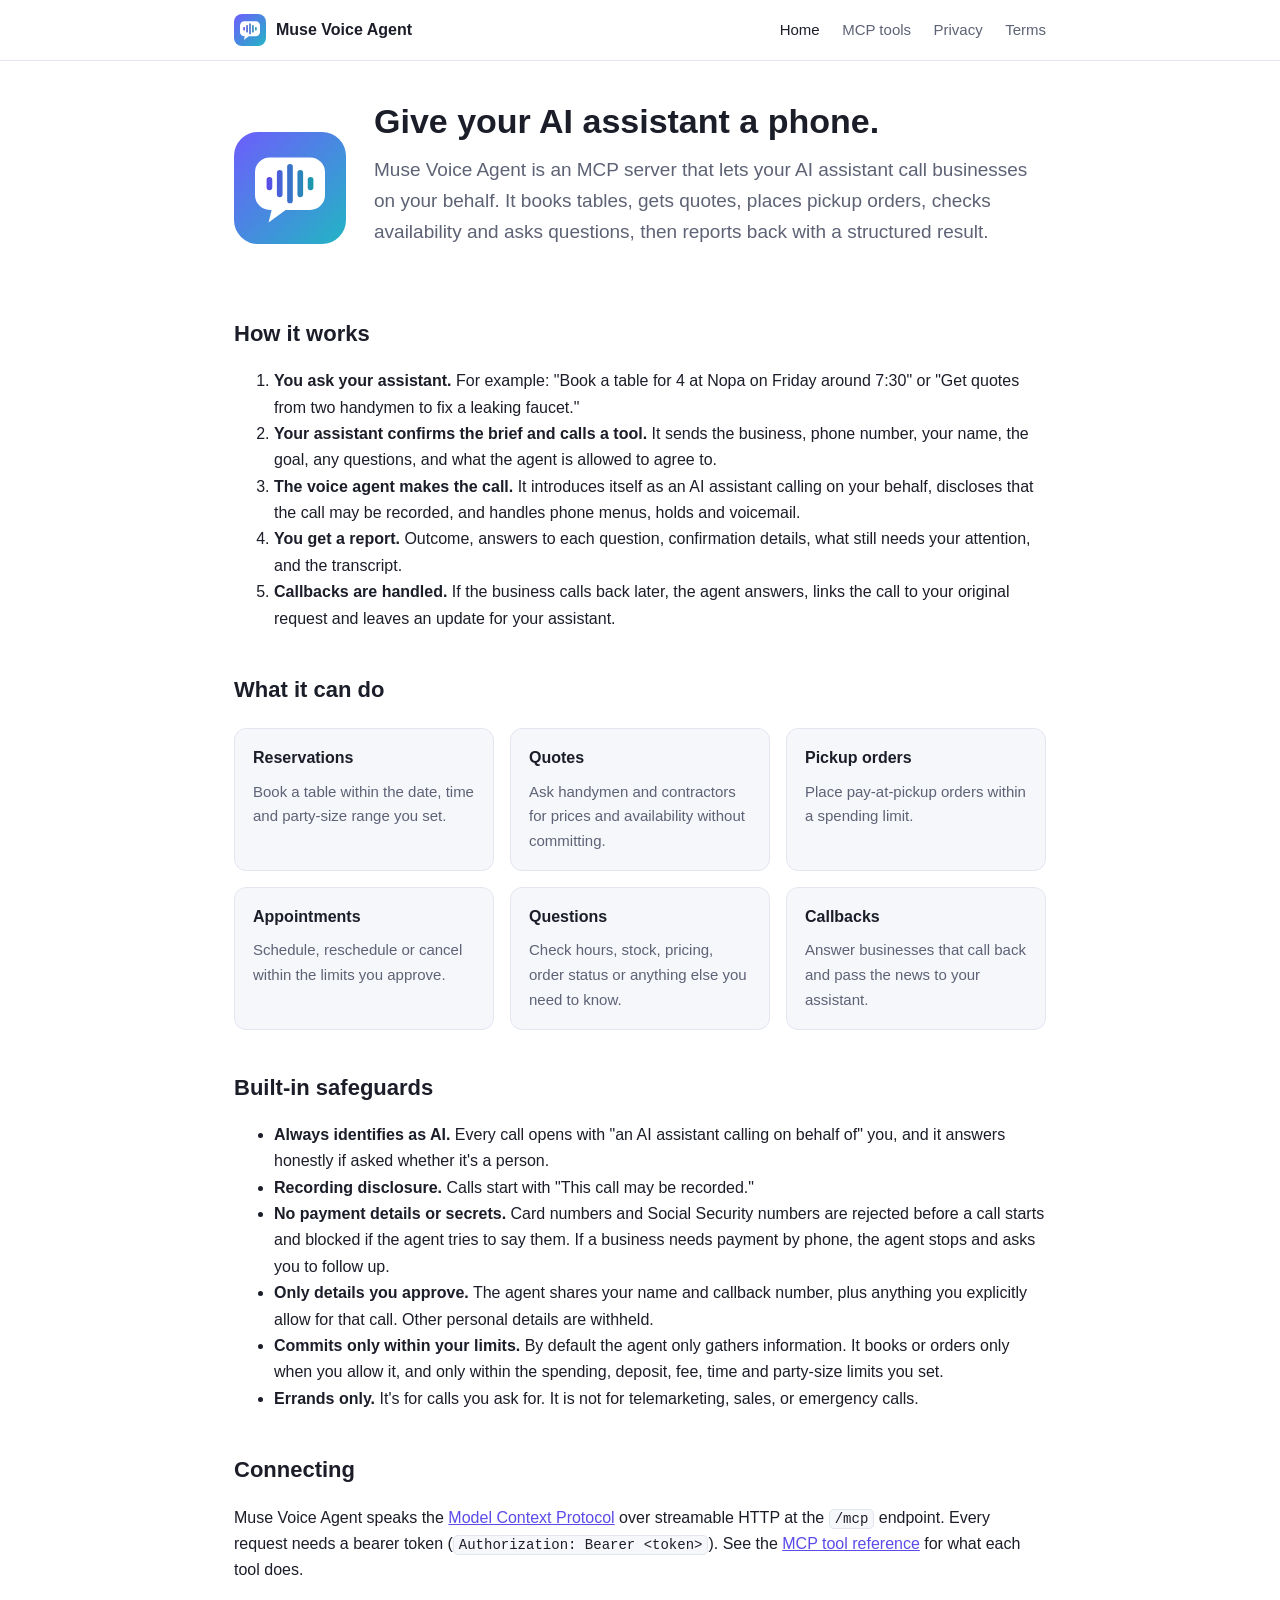
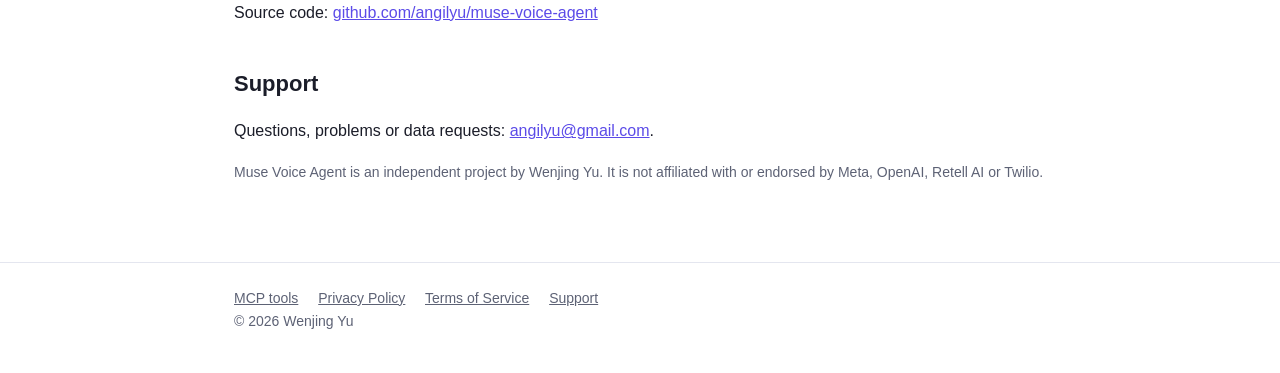
==== docs/index.html @ 7538cab0 "Add public website: product page, MCP tool docs, privacy policy, terms and icon Static site in docs/" ====
<!doctype html>
<html lang="en">
<head>
  <meta charset="utf-8">
  <meta name="viewport" content="width=device-width, initial-scale=1">
  <title>Muse Voice Agent: give your AI assistant a phone</title>
  <meta name="description" content="An MCP server that lets your AI assistant phone businesses for you: book tables, get quotes, place pickup orders, check availability and ask questions, then report back.">
  <link rel="icon" type="image/svg+xml" href="icon.svg">
  <link rel="icon" type="image/png" href="icon-512.png">
  <link rel="stylesheet" href="style.css">
</head>
<body>
  <header class="site">
    <div class="wrap">
      <a class="brand" href="./"><img src="icon.svg" alt="">Muse Voice Agent</a>
      <nav>
        <a href="./" aria-current="page">Home</a>
        <a href="tools.html">MCP tools</a>
        <a href="privacy.html">Privacy</a>
        <a href="terms.html">Terms</a>
      </nav>
    </div>
  </header>

  <main class="wrap">
    <section class="hero">
      <img src="icon.svg" alt="Muse Voice Agent icon">
      <div>
        <h1>Give your AI assistant a phone.</h1>
        <p class="lede">Muse Voice Agent is an MCP server that lets your AI assistant call businesses on
          your behalf. It books tables, gets quotes, places pickup orders, checks availability and asks
          questions, then reports back with a structured result.</p>
      </div>
    </section>

    <h2>How it works</h2>
    <ol>
      <li><strong>You ask your assistant.</strong> For example: "Book a table for 4 at Nopa on Friday
        around 7:30" or "Get quotes from two handymen to fix a leaking faucet."</li>
      <li><strong>Your assistant confirms the brief and calls a tool.</strong> It sends the business,
        phone number, your name, the goal, any questions, and what the agent is allowed to agree to.</li>
      <li><strong>The voice agent makes the call.</strong> It introduces itself as an AI assistant
        calling on your behalf, discloses that the call may be recorded, and handles phone menus,
        holds and voicemail.</li>
      <li><strong>You get a report.</strong> Outcome, answers to each question, confirmation details,
        what still needs your attention, and the transcript.</li>
      <li><strong>Callbacks are handled.</strong> If the business calls back later, the agent answers,
        links the call to your original request and leaves an update for your assistant.</li>
    </ol>

    <h2>What it can do</h2>
    <div class="cards">
      <div class="card"><h3>Reservations</h3><p>Book a table within the date, time and party-size range you set.</p></div>
      <div class="card"><h3>Quotes</h3><p>Ask handymen and contractors for prices and availability without committing.</p></div>
      <div class="card"><h3>Pickup orders</h3><p>Place pay-at-pickup orders within a spending limit.</p></div>
      <div class="card"><h3>Appointments</h3><p>Schedule, reschedule or cancel within the limits you approve.</p></div>
      <div class="card"><h3>Questions</h3><p>Check hours, stock, pricing, order status or anything else you need to know.</p></div>
      <div class="card"><h3>Callbacks</h3><p>Answer businesses that call back and pass the news to your assistant.</p></div>
    </div>

    <h2>Built-in safeguards</h2>
    <ul>
      <li><strong>Always identifies as AI.</strong> Every call opens with "an AI assistant calling on
        behalf of" you, and it answers honestly if asked whether it's a person.</li>
      <li><strong>Recording disclosure.</strong> Calls start with "This call may be recorded."</li>
      <li><strong>No payment details or secrets.</strong> Card numbers and Social Security numbers are
        rejected before a call starts and blocked if the agent tries to say them. If a business needs
        payment by phone, the agent stops and asks you to follow up.</li>
      <li><strong>Only details you approve.</strong> The agent shares your name and callback number,
        plus anything you explicitly allow for that call. Other personal details are withheld.</li>
      <li><strong>Commits only within your limits.</strong> By default the agent only gathers
        information. It books or orders only when you allow it, and only within the spending, deposit,
        fee, time and party-size limits you set.</li>
      <li><strong>Errands only.</strong> It's for calls you ask for. It is not for telemarketing, sales,
        or emergency calls.</li>
    </ul>

    <h2>Connecting</h2>
    <p>Muse Voice Agent speaks the <a href="https://modelcontextprotocol.io">Model Context Protocol</a>
      over streamable HTTP at the <code>/mcp</code> endpoint. Every request needs a bearer token
      (<code>Authorization: Bearer &lt;token&gt;</code>). See the <a href="tools.html">MCP tool
      reference</a> for what each tool does.</p>
    <p>Source code: <a href="https://github.com/angilyu/muse-voice-agent">github.com/angilyu/muse-voice-agent</a></p>

    <h2>Support</h2>
    <p>Questions, problems or data requests: <a href="mailto:angilyu@gmail.com">angilyu@gmail.com</a>.</p>

    <p class="meta">Muse Voice Agent is an independent project by Wenjing Yu. It is not affiliated with
      or endorsed by Meta, OpenAI, Retell AI or Twilio.</p>
  </main>

  <footer class="site">
    <div class="wrap">
      <a href="tools.html">MCP tools</a>
      <a href="privacy.html">Privacy Policy</a>
      <a href="terms.html">Terms of Service</a>
      <a href="mailto:angilyu@gmail.com">Support</a>
      <div>&copy; 2026 Wenjing Yu</div>
    </div>
  </footer>
</body>
</html>
---- docs/style.css ----
:root {
  --ink: #1b1d29;
  --muted: #5d6275;
  --line: #e4e6ef;
  --accent: #5b4be8;
  --accent-2: #1a9aaa;
  --bg-soft: #f6f7fb;
}

* { box-sizing: border-box; }

body {
  margin: 0;
  font: 16px/1.65 -apple-system, BlinkMacSystemFont, "Segoe UI", Roboto, Helvetica, Arial, sans-serif;
  color: var(--ink);
  background: #fff;
}

a { color: var(--accent); }

header.site {
  border-bottom: 1px solid var(--line);
  background: #fff;
}

header.site .wrap {
  display: flex;
  align-items: center;
  justify-content: space-between;
  gap: 16px;
  flex-wrap: wrap;
  padding-top: 14px;
  padding-bottom: 14px;
}

.brand {
  display: flex;
  align-items: center;
  gap: 10px;
  font-weight: 700;
  color: var(--ink);
  text-decoration: none;
}

.brand img { width: 32px; height: 32px; border-radius: 8px; }

nav a {
  margin-left: 18px;
  color: var(--muted);
  text-decoration: none;
  font-size: 15px;
}

nav a:hover, nav a[aria-current="page"] { color: var(--ink); }

.wrap { max-width: 860px; margin: 0 auto; padding: 0 24px; }

main.wrap { padding-top: 40px; padding-bottom: 64px; }

h1 { font-size: 34px; line-height: 1.2; margin: 0 0 12px; }
h2 { font-size: 22px; margin: 40px 0 10px; }
h3 { font-size: 18px; margin: 28px 0 8px; }

.lede { font-size: 19px; color: var(--muted); margin: 0 0 28px; }
.meta { color: var(--muted); font-size: 14px; }

.hero {
  display: flex;
  align-items: center;
  gap: 28px;
  margin-bottom: 8px;
}

.hero img { width: 112px; height: 112px; border-radius: 24px; flex: none; }

.cards {
  display: grid;
  grid-template-columns: repeat(auto-fit, minmax(230px, 1fr));
  gap: 16px;
  margin: 20px 0;
}

.card {
  border: 1px solid var(--line);
  border-radius: 12px;
  padding: 16px 18px;
  background: var(--bg-soft);
}

.card h3 { margin-top: 0; font-size: 16px; }
.card p { margin: 0; color: var(--muted); font-size: 15px; }

code {
  font: 14px/1.4 ui-monospace, SFMono-Regular, Menlo, Consolas, monospace;
  background: var(--bg-soft);
  border: 1px solid var(--line);
  border-radius: 5px;
  padding: 1px 5px;
}

pre {
  background: #14151f;
  color: #e9eaf2;
  border-radius: 10px;
  padding: 16px;
  overflow-x: auto;
}

h2 code, h3 code { font-size: 0.9em; background: none; border: 0; padding: 0; }

pre code { background: none; border: 0; padding: 0; color: inherit; }

table {
  width: 100%;
  border-collapse: collapse;
  margin: 12px 0 20px;
  font-size: 15px;
}

th, td {
  text-align: left;
  vertical-align: top;
  border-bottom: 1px solid var(--line);
  padding: 8px 10px;
}

th { background: var(--bg-soft); font-weight: 600; }
td:first-child { white-space: nowrap; }

.note {
  border-left: 4px solid var(--accent-2);
  background: var(--bg-soft);
  padding: 12px 16px;
  border-radius: 0 8px 8px 0;
  margin: 20px 0;
}

.tool { border-top: 1px solid var(--line); padding-top: 8px; }

footer.site {
  border-top: 1px solid var(--line);
  color: var(--muted);
  font-size: 14px;
  padding: 24px 0 40px;
}

footer.site a { color: var(--muted); margin-right: 16px; }

@media (max-width: 600px) {
  .hero { flex-direction: column; align-items: flex-start; }
  nav a { margin: 0 14px 0 0; }
  td:first-child { white-space: normal; }
}
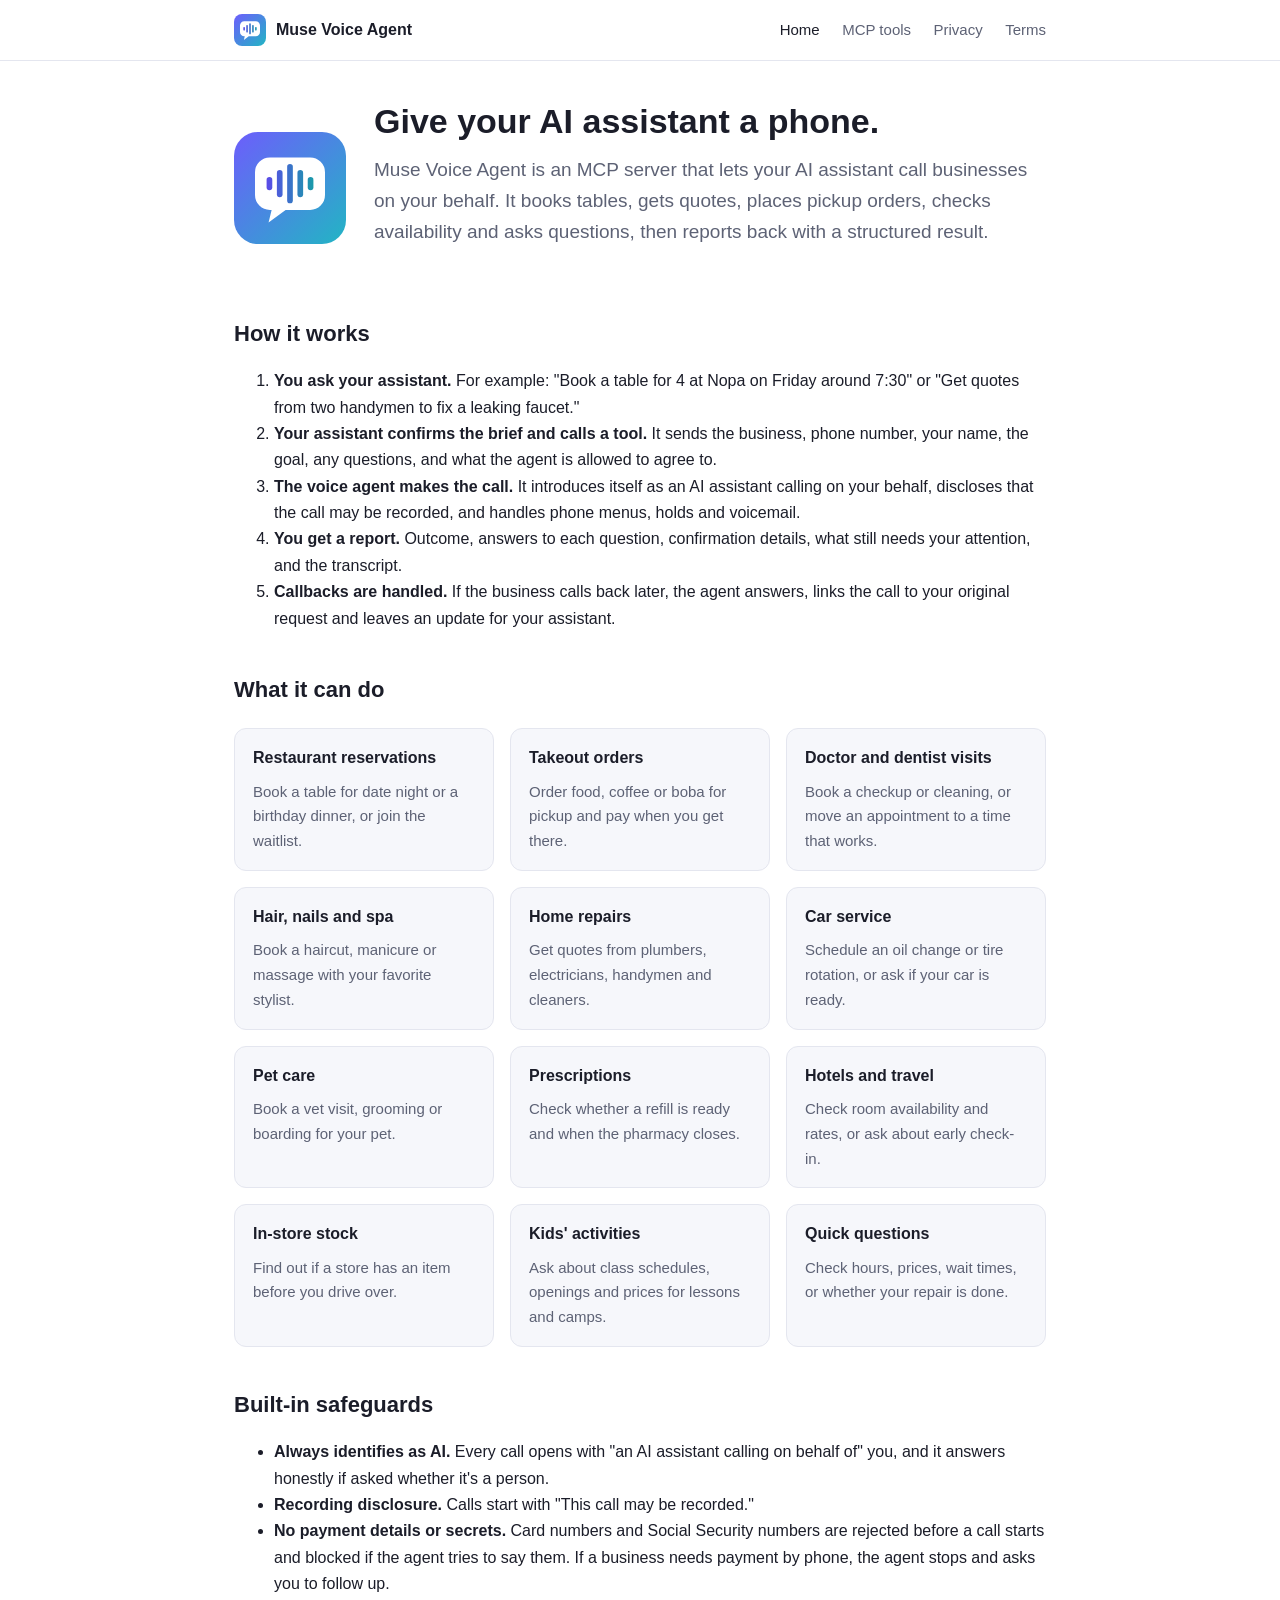
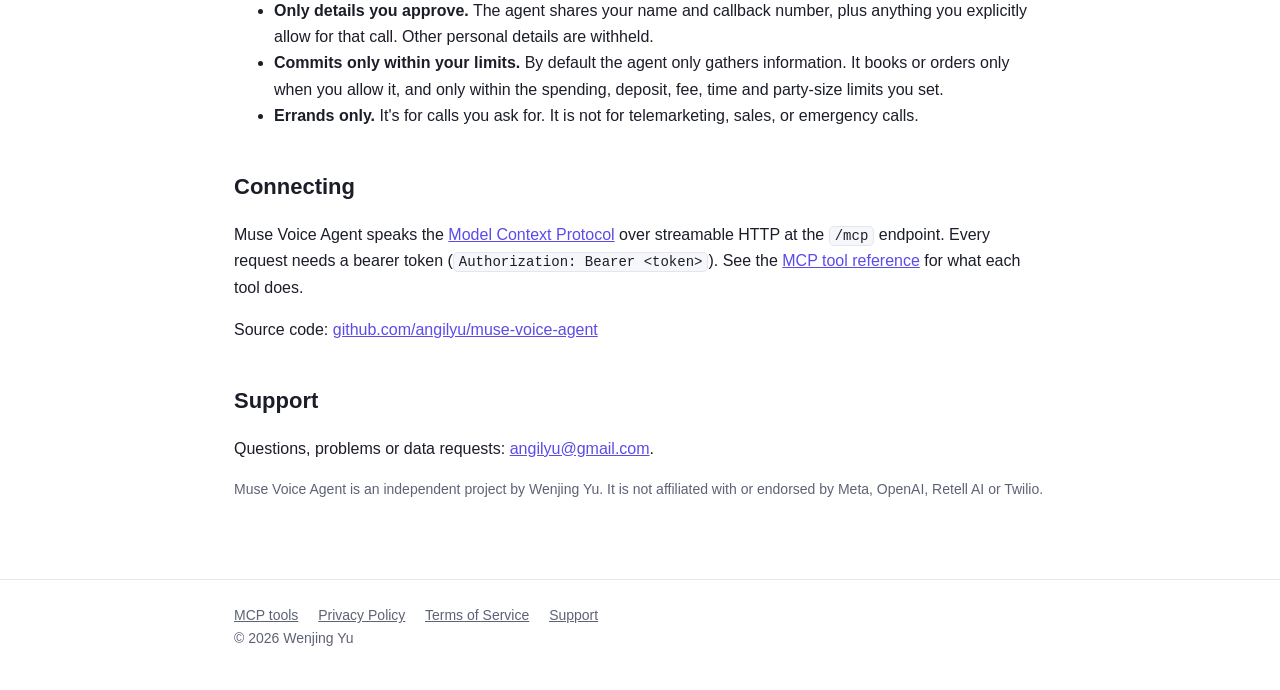
==== commit 1b445736: "Show more everyday use cases on the website" ====
--- a/docs/index.html
+++ b/docs/index.html
@@ -50,12 +50,18 @@
 
     <h2>What it can do</h2>
     <div class="cards">
-      <div class="card"><h3>Reservations</h3><p>Book a table within the date, time and party-size range you set.</p></div>
-      <div class="card"><h3>Quotes</h3><p>Ask handymen and contractors for prices and availability without committing.</p></div>
-      <div class="card"><h3>Pickup orders</h3><p>Place pay-at-pickup orders within a spending limit.</p></div>
-      <div class="card"><h3>Appointments</h3><p>Schedule, reschedule or cancel within the limits you approve.</p></div>
-      <div class="card"><h3>Questions</h3><p>Check hours, stock, pricing, order status or anything else you need to know.</p></div>
-      <div class="card"><h3>Callbacks</h3><p>Answer businesses that call back and pass the news to your assistant.</p></div>
+      <div class="card"><h3>Restaurant reservations</h3><p>Book a table for date night or a birthday dinner, or join the waitlist.</p></div>
+      <div class="card"><h3>Takeout orders</h3><p>Order food, coffee or boba for pickup and pay when you get there.</p></div>
+      <div class="card"><h3>Doctor and dentist visits</h3><p>Book a checkup or cleaning, or move an appointment to a time that works.</p></div>
+      <div class="card"><h3>Hair, nails and spa</h3><p>Book a haircut, manicure or massage with your favorite stylist.</p></div>
+      <div class="card"><h3>Home repairs</h3><p>Get quotes from plumbers, electricians, handymen and cleaners.</p></div>
+      <div class="card"><h3>Car service</h3><p>Schedule an oil change or tire rotation, or ask if your car is ready.</p></div>
+      <div class="card"><h3>Pet care</h3><p>Book a vet visit, grooming or boarding for your pet.</p></div>
+      <div class="card"><h3>Prescriptions</h3><p>Check whether a refill is ready and when the pharmacy closes.</p></div>
+      <div class="card"><h3>Hotels and travel</h3><p>Check room availability and rates, or ask about early check-in.</p></div>
+      <div class="card"><h3>In-store stock</h3><p>Find out if a store has an item before you drive over.</p></div>
+      <div class="card"><h3>Kids' activities</h3><p>Ask about class schedules, openings and prices for lessons and camps.</p></div>
+      <div class="card"><h3>Quick questions</h3><p>Check hours, prices, wait times, or whether your repair is done.</p></div>
     </div>
 
     <h2>Built-in safeguards</h2>
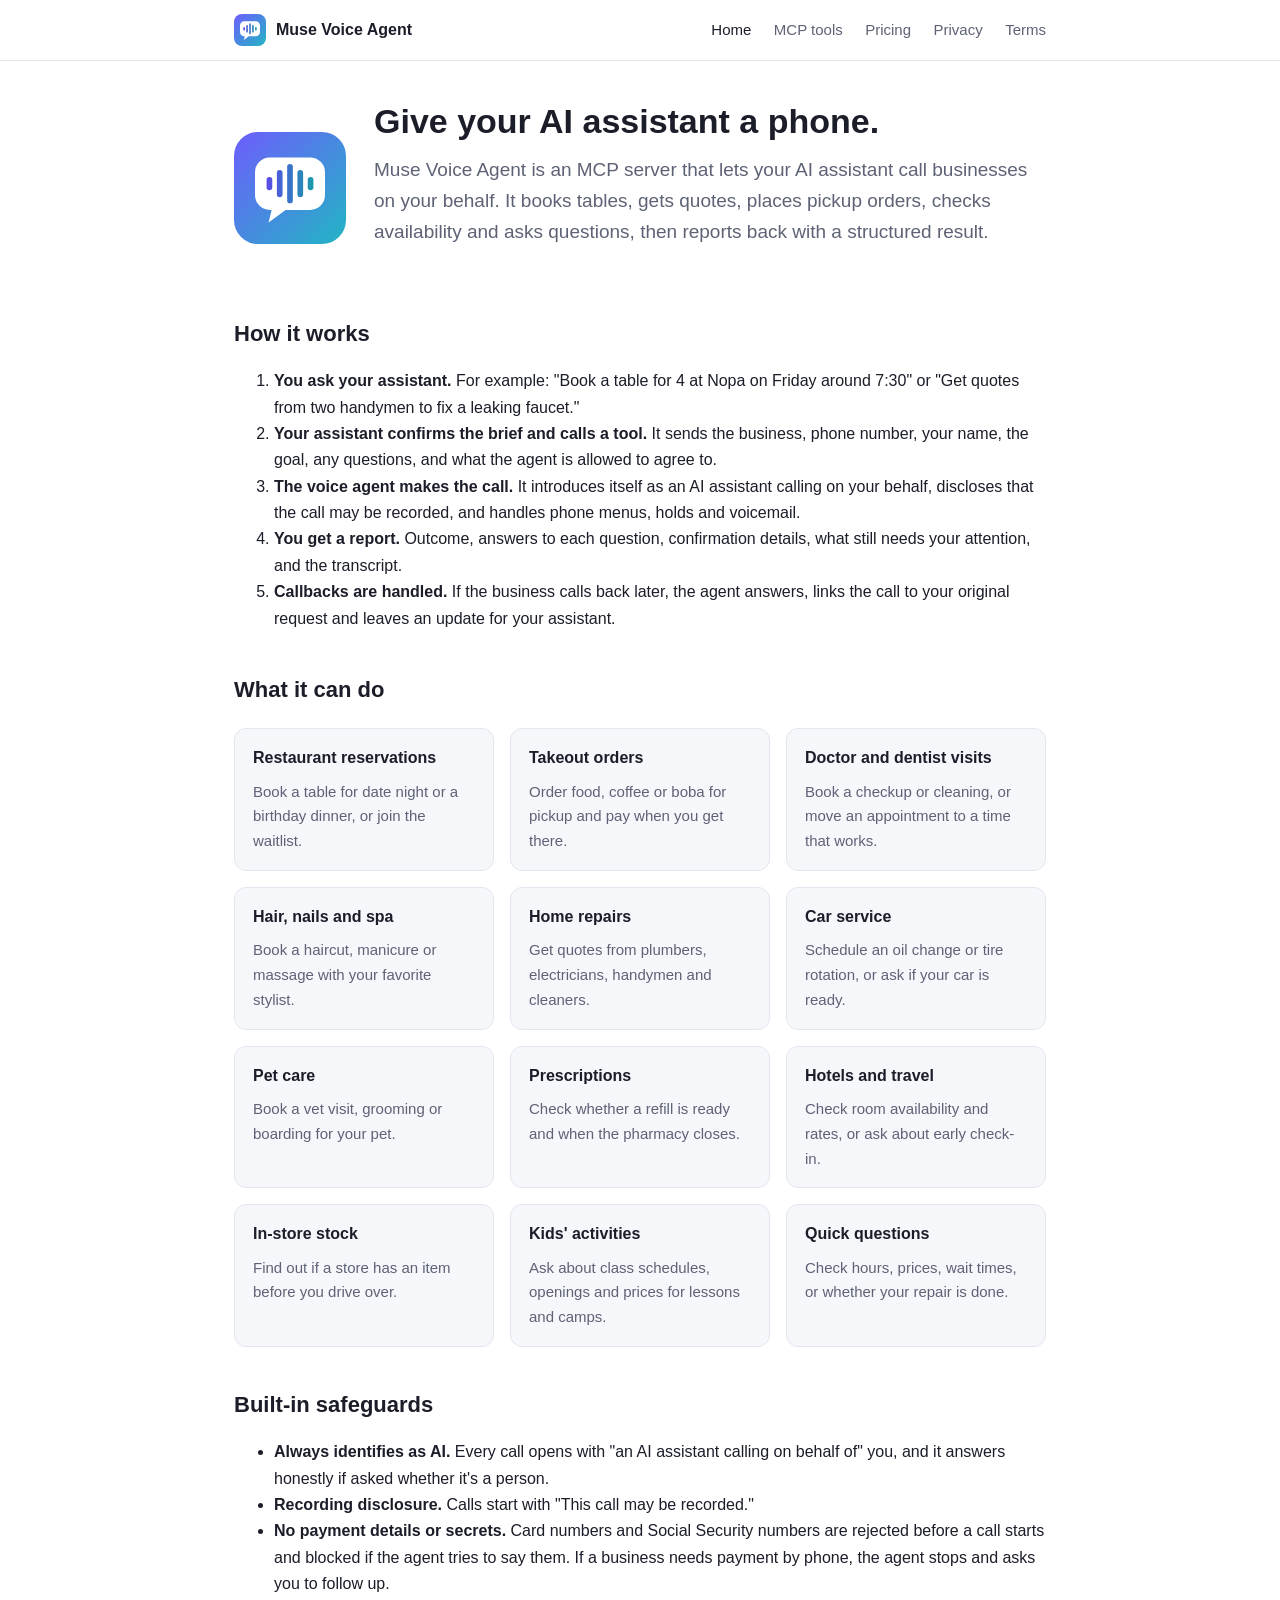
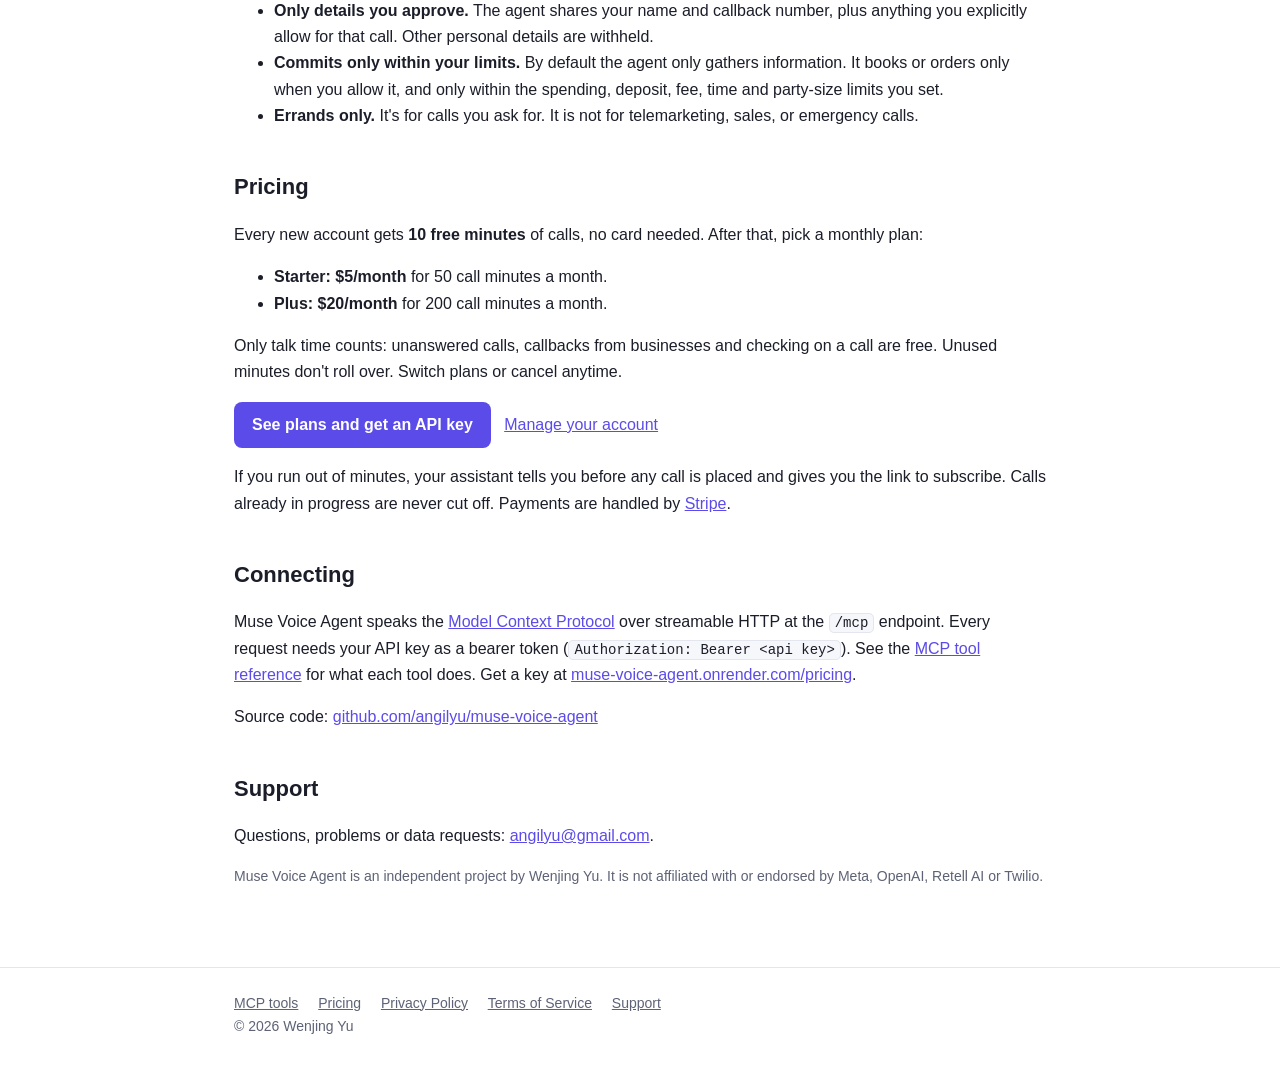
==== commit 361a2d13: "Add accounts and Stripe billing: 10 free minutes, then Starter or Plus plans - Per-user API keys (ha" ====
--- a/docs/index.html
+++ b/docs/index.html
@@ -16,6 +16,7 @@
       <nav>
         <a href="./" aria-current="page">Home</a>
         <a href="tools.html">MCP tools</a>
+        <a href="#pricing">Pricing</a>
         <a href="privacy.html">Privacy</a>
         <a href="terms.html">Terms</a>
       </nav>
@@ -81,11 +82,27 @@
         or emergency calls.</li>
     </ul>
 
+    <h2 id="pricing">Pricing</h2>
+    <p>Every new account gets <strong>10 free minutes</strong> of calls, no card needed. After that, pick a
+      monthly plan:</p>
+    <ul>
+      <li><strong>Starter: $5/month</strong> for 50 call minutes a month.</li>
+      <li><strong>Plus: $20/month</strong> for 200 call minutes a month.</li>
+    </ul>
+    <p>Only talk time counts: unanswered calls, callbacks from businesses and checking on a call are
+      free. Unused minutes don't roll over. Switch plans or cancel anytime.</p>
+    <p><a class="button" href="https://muse-voice-agent.onrender.com/pricing">See plans and get an API key</a>
+      &nbsp; <a href="https://muse-voice-agent.onrender.com/account">Manage your account</a></p>
+    <p>If you run out of minutes, your assistant tells you before any call is placed and gives you the
+      link to subscribe. Calls already in progress are never cut off. Payments are handled by
+      <a href="https://stripe.com">Stripe</a>.</p>
+
     <h2>Connecting</h2>
     <p>Muse Voice Agent speaks the <a href="https://modelcontextprotocol.io">Model Context Protocol</a>
-      over streamable HTTP at the <code>/mcp</code> endpoint. Every request needs a bearer token
-      (<code>Authorization: Bearer &lt;token&gt;</code>). See the <a href="tools.html">MCP tool
-      reference</a> for what each tool does.</p>
+      over streamable HTTP at the <code>/mcp</code> endpoint. Every request needs your API key as a bearer token
+      (<code>Authorization: Bearer &lt;api key&gt;</code>). See the <a href="tools.html">MCP tool
+      reference</a> for what each tool does. Get a key at
+      <a href="https://muse-voice-agent.onrender.com/pricing">muse-voice-agent.onrender.com/pricing</a>.</p>
     <p>Source code: <a href="https://github.com/angilyu/muse-voice-agent">github.com/angilyu/muse-voice-agent</a></p>
 
     <h2>Support</h2>
@@ -98,6 +115,7 @@
   <footer class="site">
     <div class="wrap">
       <a href="tools.html">MCP tools</a>
+      <a href="https://muse-voice-agent.onrender.com/pricing">Pricing</a>
       <a href="privacy.html">Privacy Policy</a>
       <a href="terms.html">Terms of Service</a>
       <a href="mailto:angilyu@gmail.com">Support</a>
--- a/docs/style.css
+++ b/docs/style.css
@@ -151,3 +151,15 @@
   nav a { margin: 0 14px 0 0; }
   td:first-child { white-space: normal; }
 }
+
+a.button {
+  display: inline-block;
+  padding: 10px 18px;
+  border-radius: 8px;
+  background: var(--accent);
+  color: #fff;
+  font-weight: 600;
+  text-decoration: none;
+}
+
+a.button:hover { background: #4a3bd0; }
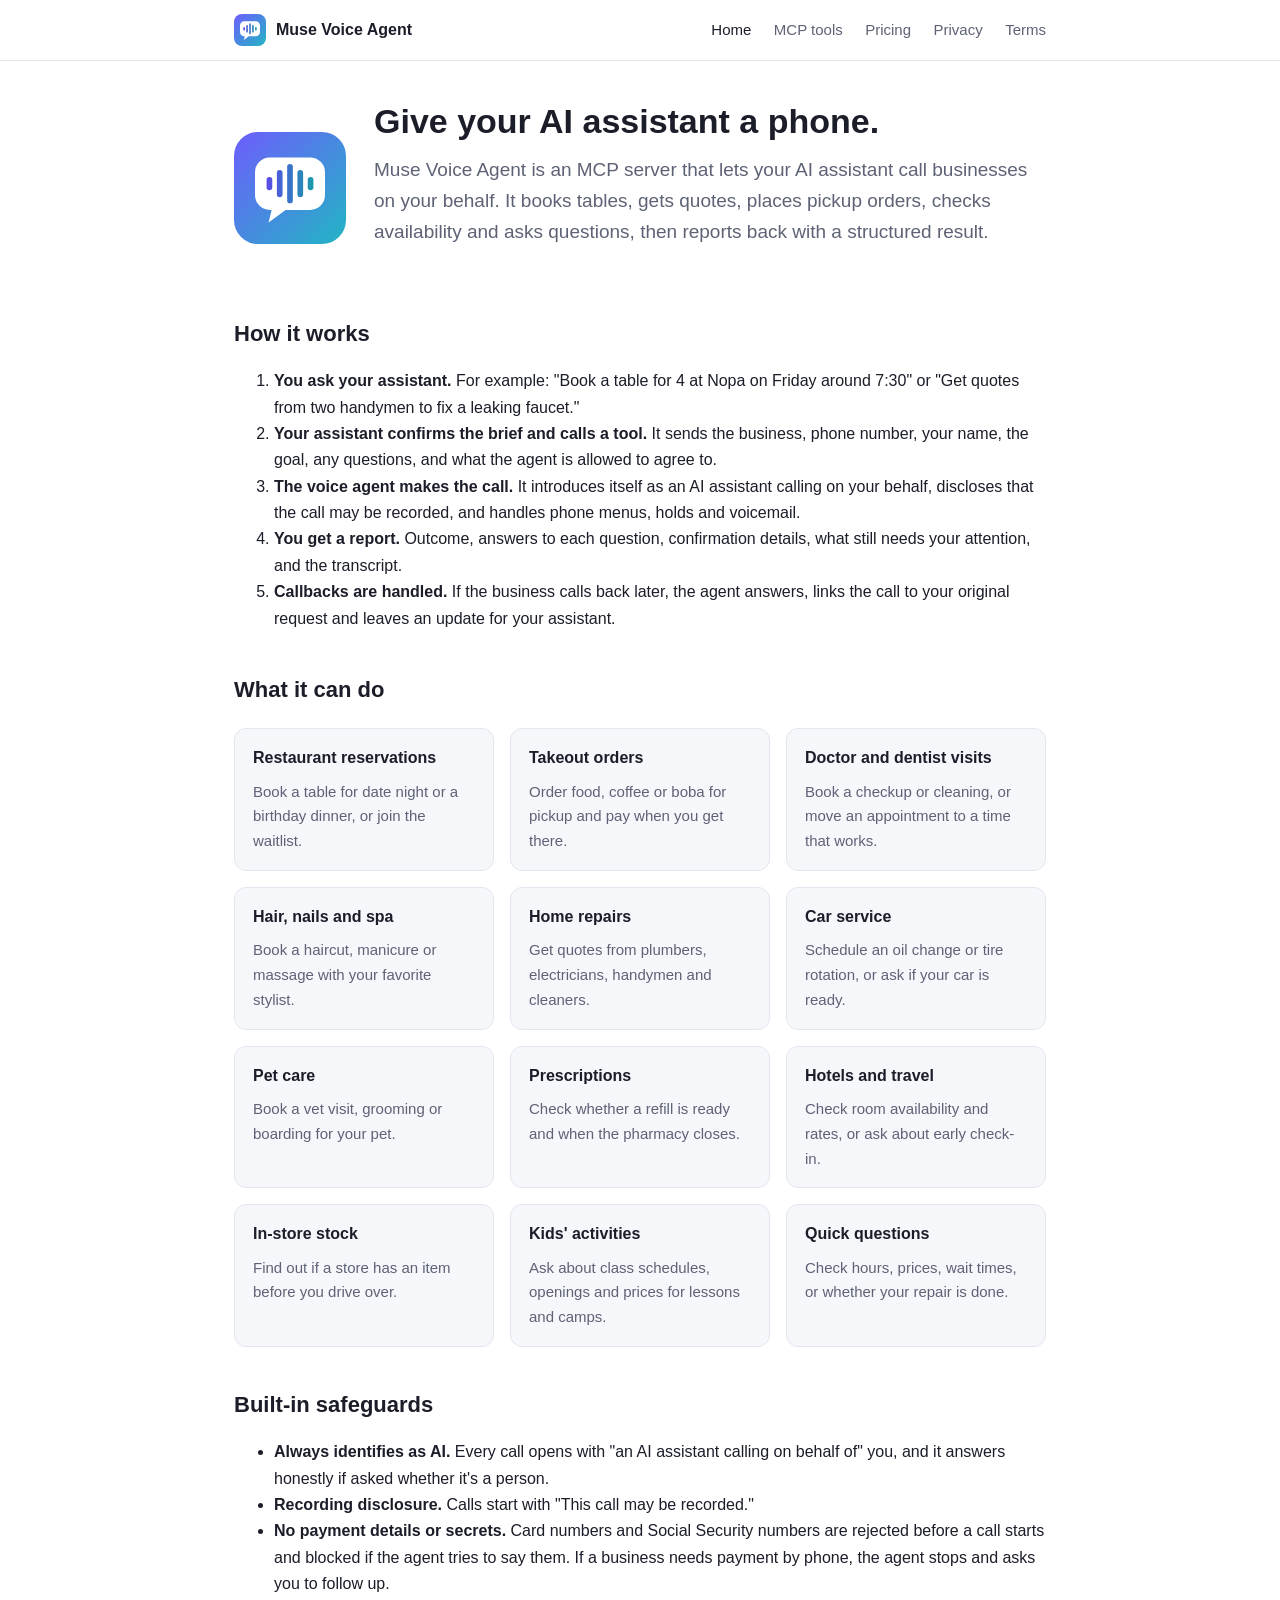
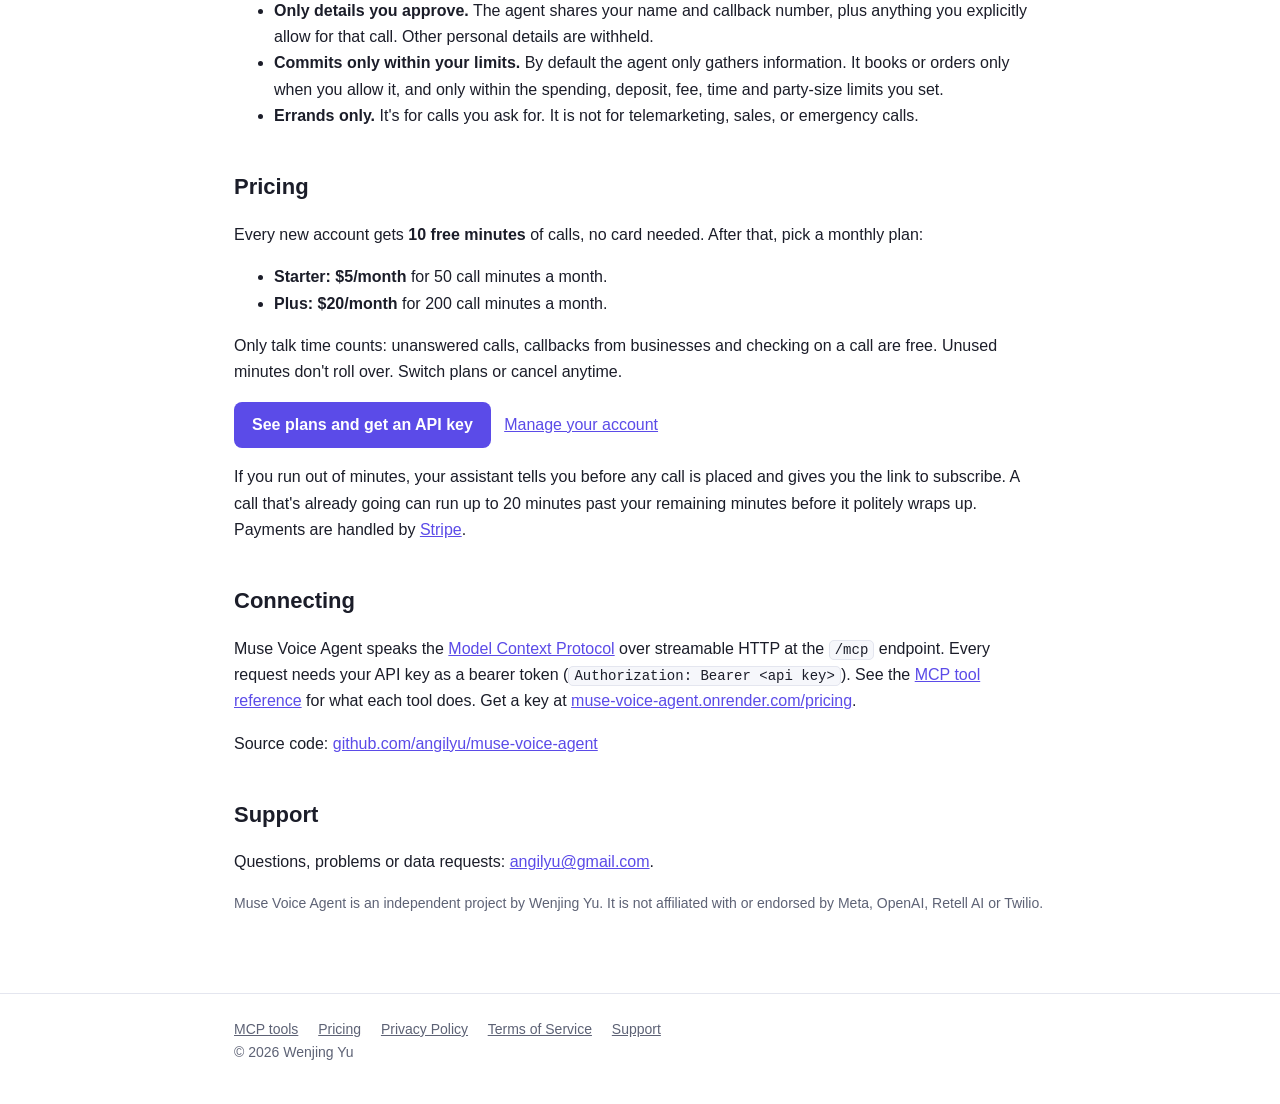
==== commit a855d22a: "End calls that run 20 min past the user's minutes; verify sign-up emails - Each metered call stores " ====
--- a/docs/index.html
+++ b/docs/index.html
@@ -94,7 +94,8 @@
     <p><a class="button" href="https://muse-voice-agent.onrender.com/pricing">See plans and get an API key</a>
       &nbsp; <a href="https://muse-voice-agent.onrender.com/account">Manage your account</a></p>
     <p>If you run out of minutes, your assistant tells you before any call is placed and gives you the
-      link to subscribe. Calls already in progress are never cut off. Payments are handled by
+      link to subscribe. A call that's already going can run up to 20 minutes past your remaining
+      minutes before it politely wraps up. Payments are handled by
       <a href="https://stripe.com">Stripe</a>.</p>
 
     <h2>Connecting</h2>
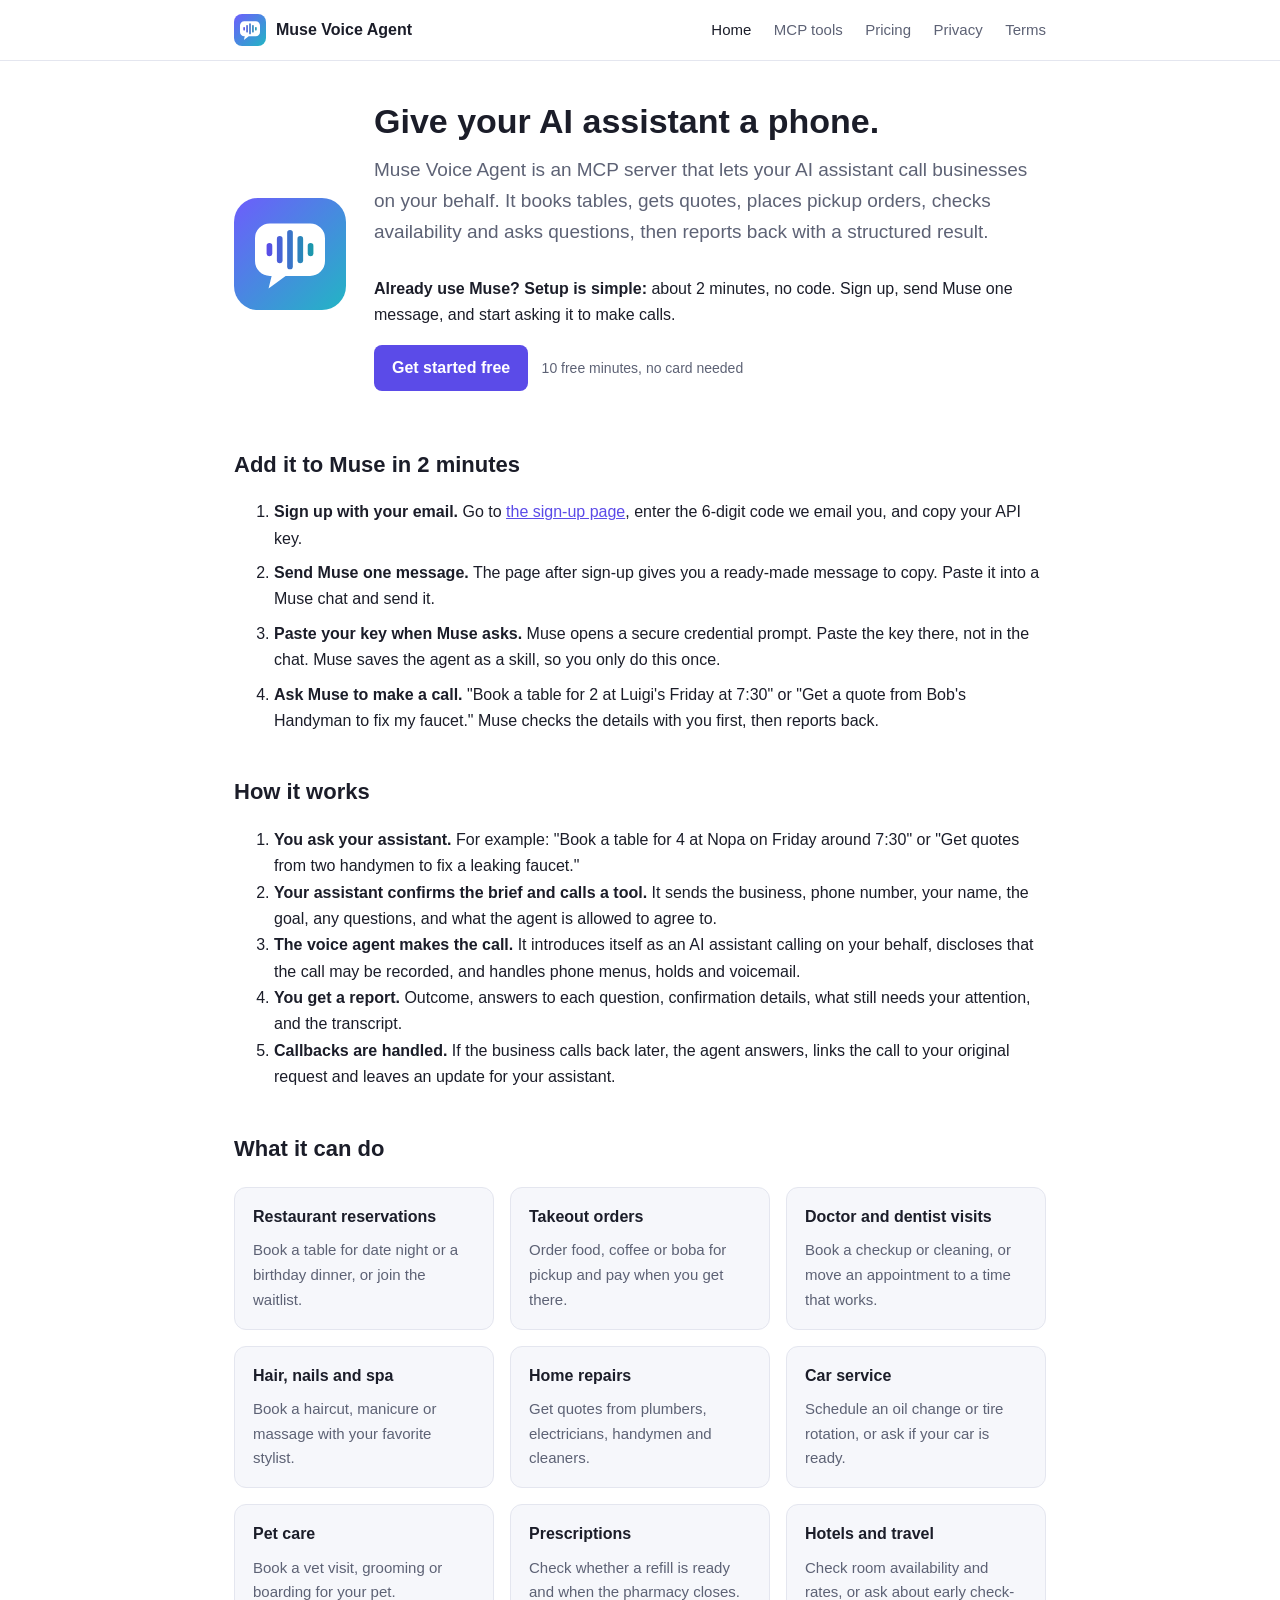
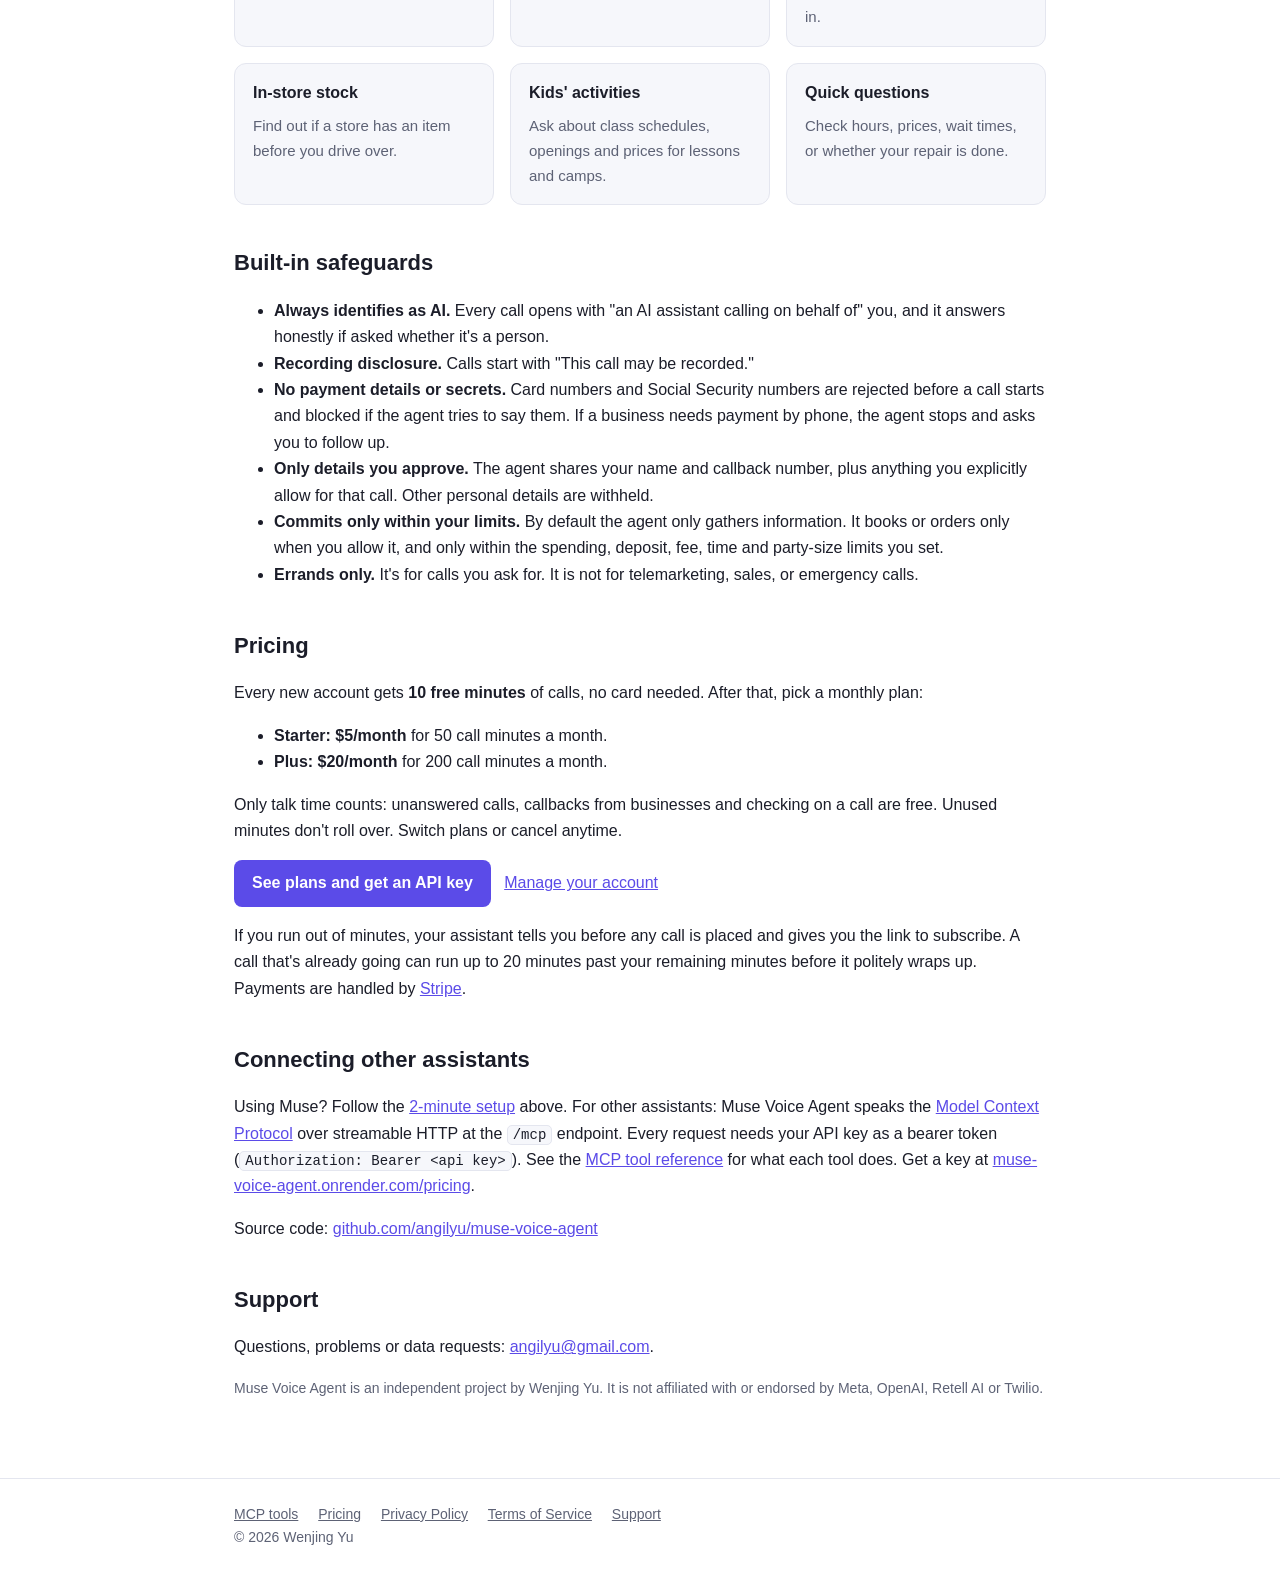
==== commit 0aef1202: "Guide Muse users through setup right after sign-up The post-sign-up page now walks through adding th" ====
--- a/docs/index.html
+++ b/docs/index.html
@@ -31,8 +31,26 @@
         <p class="lede">Muse Voice Agent is an MCP server that lets your AI assistant call businesses on
           your behalf. It books tables, gets quotes, places pickup orders, checks availability and asks
           questions, then reports back with a structured result.</p>
+        <p><strong>Already use Muse? Setup is simple:</strong> about 2 minutes, no code. Sign up, send
+          Muse one message, and start asking it to make calls.</p>
+        <p><a class="button" href="https://muse-voice-agent.onrender.com/pricing">Get started free</a>
+          &nbsp; <span class="meta">10 free minutes, no card needed</span></p>
       </div>
     </section>
+
+    <h2 id="setup">Add it to Muse in 2 minutes</h2>
+    <ol class="steps">
+      <li><strong>Sign up with your email.</strong> Go to
+        <a href="https://muse-voice-agent.onrender.com/pricing">the sign-up page</a>, enter the 6-digit
+        code we email you, and copy your API key.</li>
+      <li><strong>Send Muse one message.</strong> The page after sign-up gives you a ready-made message
+        to copy. Paste it into a Muse chat and send it.</li>
+      <li><strong>Paste your key when Muse asks.</strong> Muse opens a secure credential prompt. Paste
+        the key there, not in the chat. Muse saves the agent as a skill, so you only do this once.</li>
+      <li><strong>Ask Muse to make a call.</strong> "Book a table for 2 at Luigi's Friday at 7:30" or
+        "Get a quote from Bob's Handyman to fix my faucet." Muse checks the details with you first,
+        then reports back.</li>
+    </ol>
 
     <h2>How it works</h2>
     <ol>
@@ -98,8 +116,8 @@
       minutes before it politely wraps up. Payments are handled by
       <a href="https://stripe.com">Stripe</a>.</p>
 
-    <h2>Connecting</h2>
-    <p>Muse Voice Agent speaks the <a href="https://modelcontextprotocol.io">Model Context Protocol</a>
+    <h2>Connecting other assistants</h2>
+    <p>Using Muse? Follow the <a href="#setup">2-minute setup</a> above. For other assistants: Muse Voice Agent speaks the <a href="https://modelcontextprotocol.io">Model Context Protocol</a>
       over streamable HTTP at the <code>/mcp</code> endpoint. Every request needs your API key as a bearer token
       (<code>Authorization: Bearer &lt;api key&gt;</code>). See the <a href="tools.html">MCP tool
       reference</a> for what each tool does. Get a key at
--- a/docs/style.css
+++ b/docs/style.css
@@ -163,3 +163,5 @@
 }
 
 a.button:hover { background: #4a3bd0; }
+
+ol.steps li { margin-bottom: 8px; }
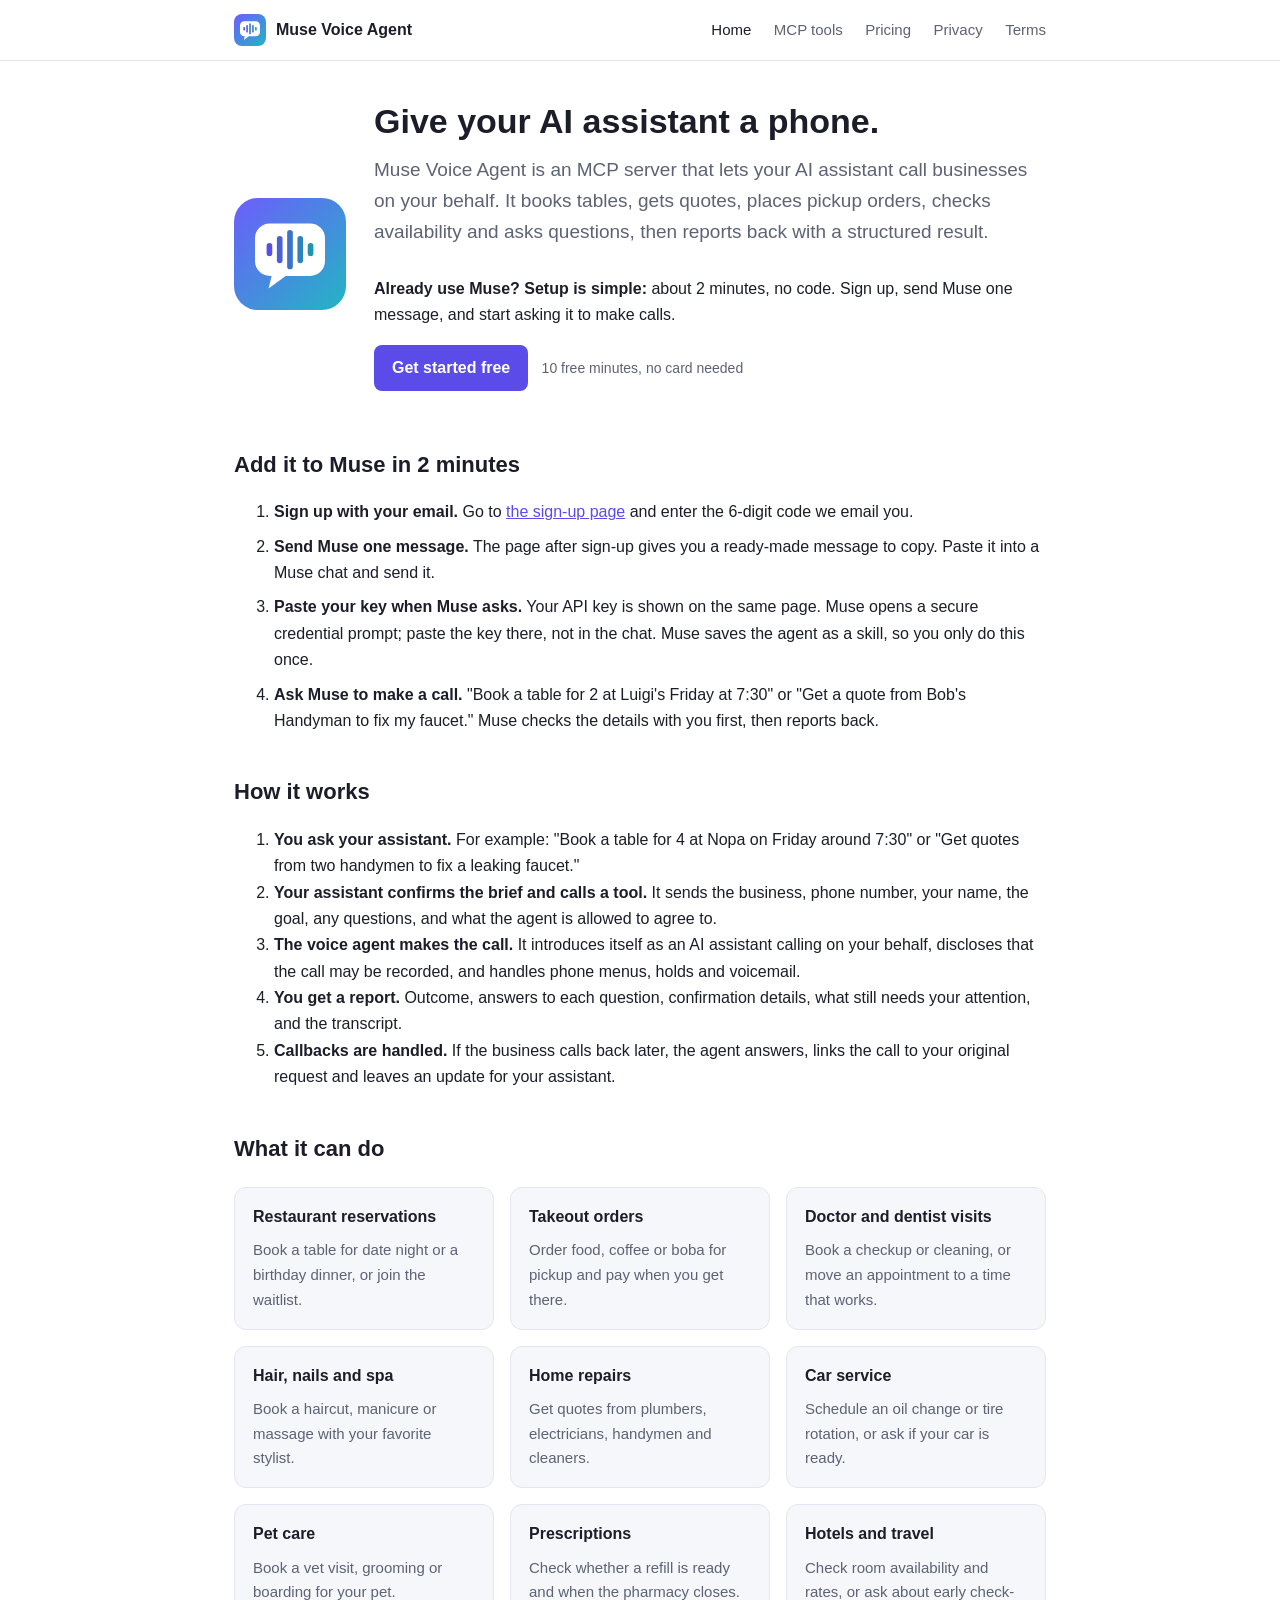
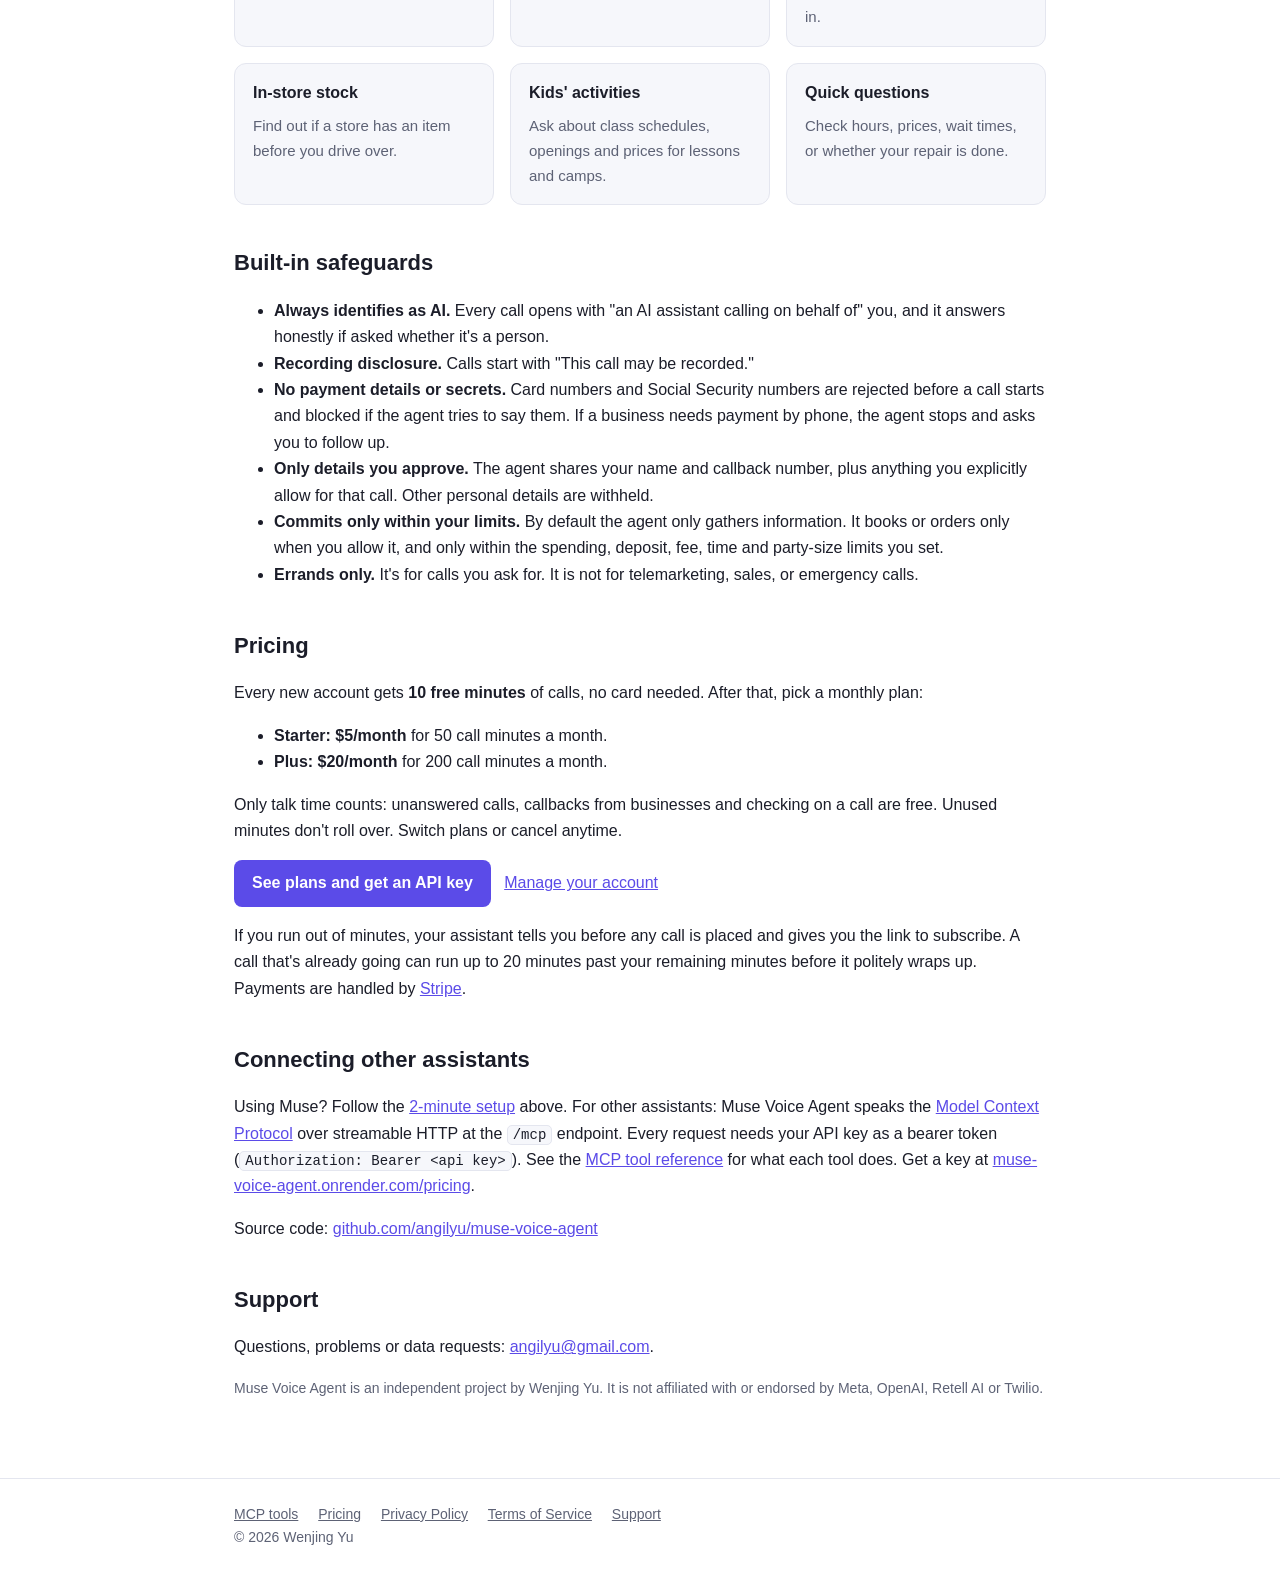
==== commit 095152c1: "Show the API key in the paste-into-Muse step instead of a separate first step" ====
--- a/docs/index.html
+++ b/docs/index.html
@@ -41,11 +41,11 @@
     <h2 id="setup">Add it to Muse in 2 minutes</h2>
     <ol class="steps">
       <li><strong>Sign up with your email.</strong> Go to
-        <a href="https://muse-voice-agent.onrender.com/pricing">the sign-up page</a>, enter the 6-digit
-        code we email you, and copy your API key.</li>
+        <a href="https://muse-voice-agent.onrender.com/pricing">the sign-up page</a> and enter the 6-digit
+        code we email you.</li>
       <li><strong>Send Muse one message.</strong> The page after sign-up gives you a ready-made message
         to copy. Paste it into a Muse chat and send it.</li>
-      <li><strong>Paste your key when Muse asks.</strong> Muse opens a secure credential prompt. Paste
+      <li><strong>Paste your key when Muse asks.</strong> Your API key is shown on the same page. Muse opens a secure credential prompt; paste
         the key there, not in the chat. Muse saves the agent as a skill, so you only do this once.</li>
       <li><strong>Ask Muse to make a call.</strong> "Book a table for 2 at Luigi's Friday at 7:30" or
         "Get a quote from Bob's Handyman to fix my faucet." Muse checks the details with you first,
